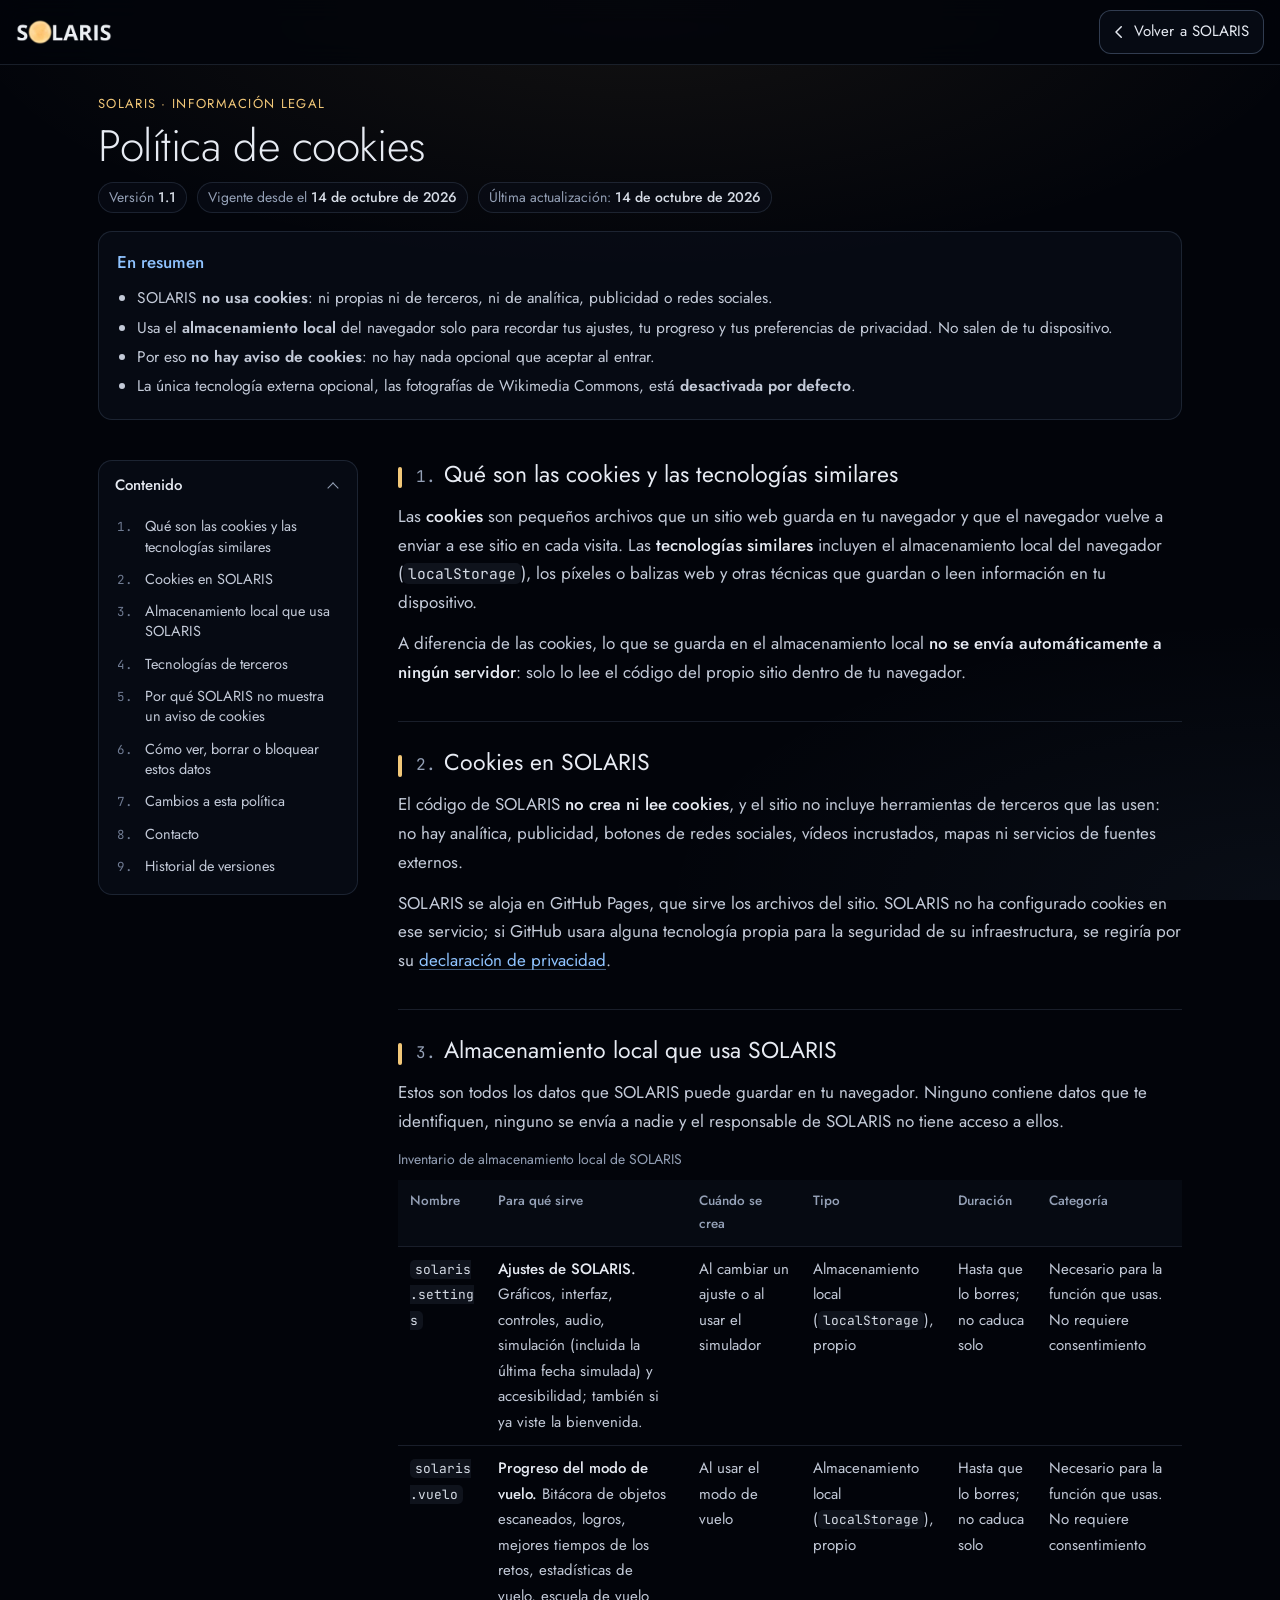
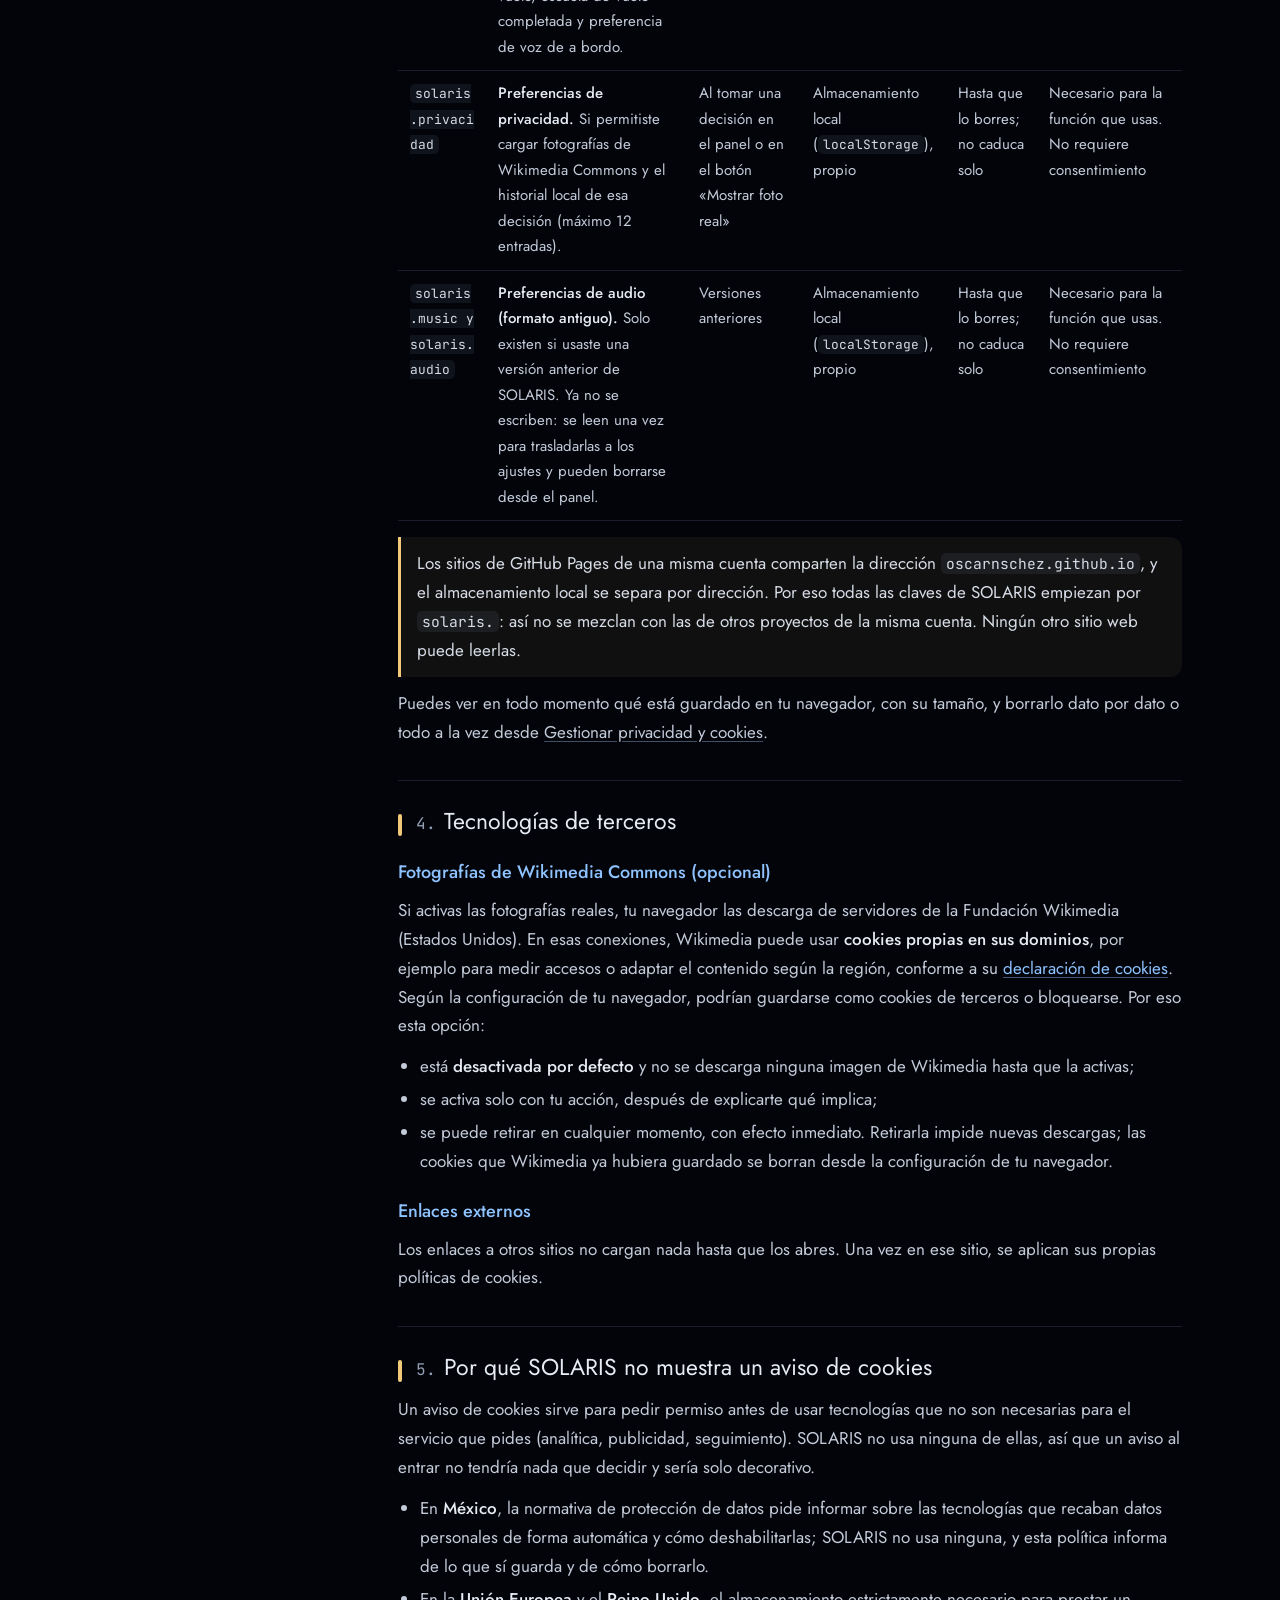
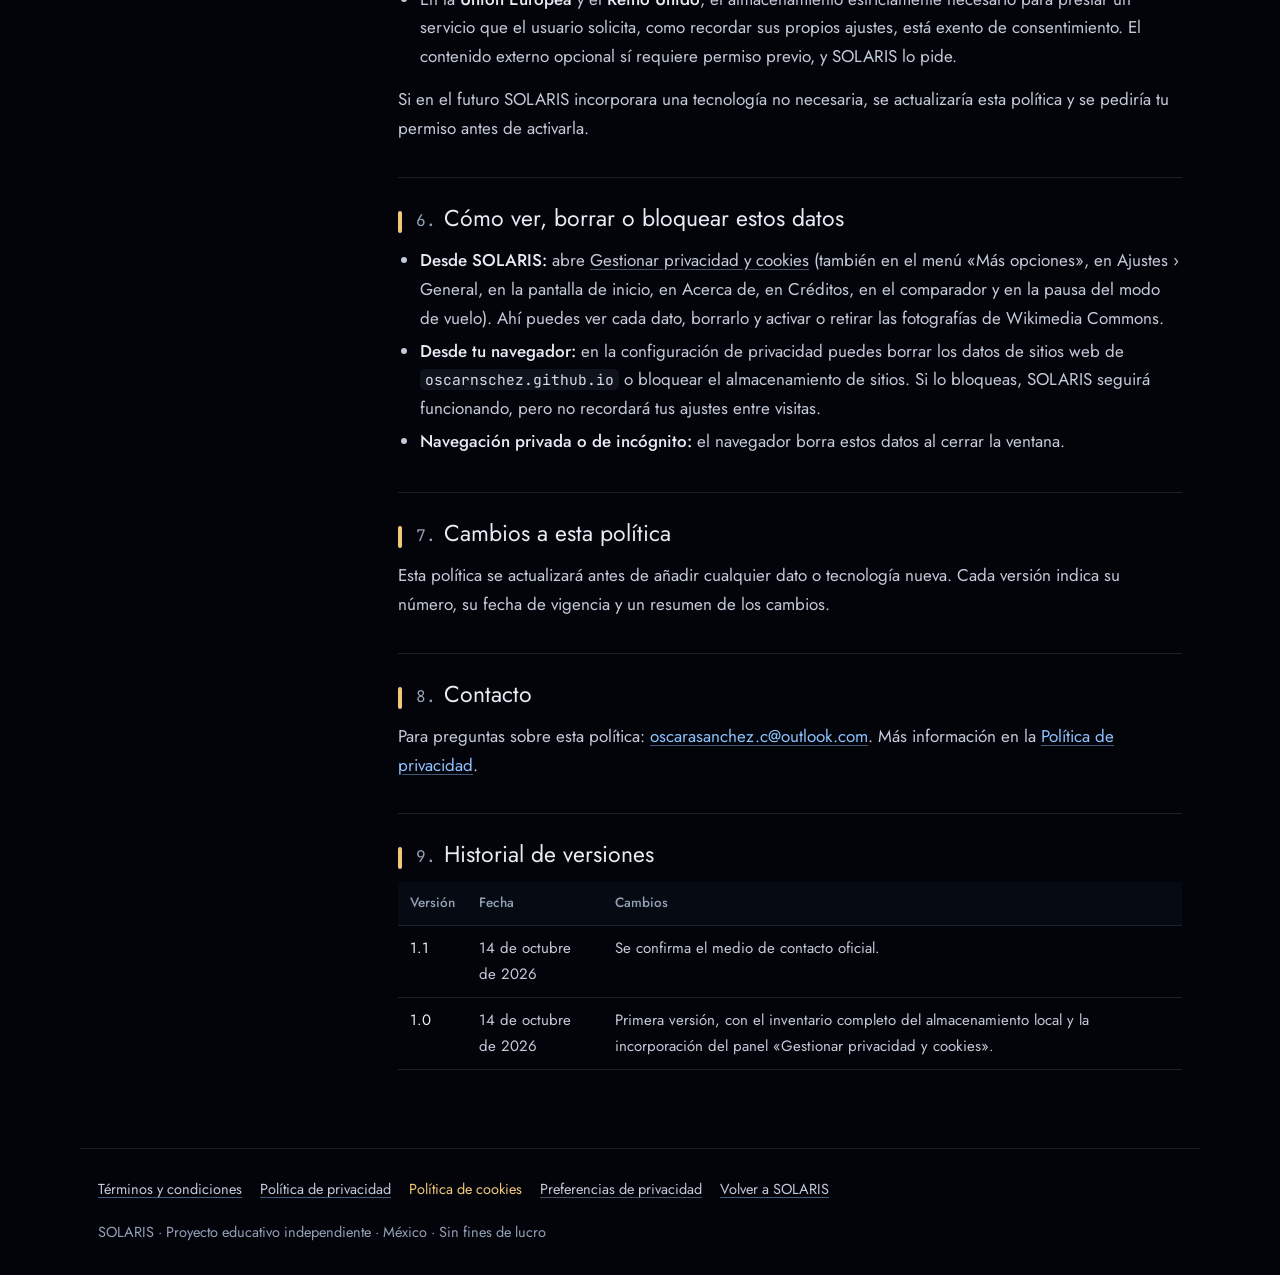
==== politica-de-cookies/index.html @ 259f98b2 "Documentos legales 1.1: datos del responsable, contacto, jurisdicción y conservación - Responsable y" ====
<!doctype html>
<html lang="es">
<head>
<meta charset="utf-8">
<meta name="viewport" content="width=device-width, initial-scale=1, viewport-fit=cover">
<title>Política de cookies · SOLARIS</title>
<meta name="description" content="SOLARIS no usa cookies. Inventario del almacenamiento local que usa para recordar tus ajustes y cómo verlo o borrarlo.">
<meta name="color-scheme" content="dark">
<link rel="icon" href="../favicon.ico" sizes="any">
<link rel="icon" type="image/png" sizes="32x32" href="../assets/images/favicon-32.png">
<link rel="apple-touch-icon" sizes="180x180" href="../assets/images/apple-touch-icon.png">
<link rel="preload" href="../assets/fonts/jost-latin-400-normal.woff2" as="font" type="font/woff2" crossorigin>
<link rel="stylesheet" href="../css/fonts.css?v=450f18c3e4">
<link rel="stylesheet" href="../css/legal.css?v=e6ff078f22">
<link rel="stylesheet" href="../css/privacidad.css?v=7545cd942b">
<script src="../js/privacidad.js?v=8b0f31b6d0" defer></script>
</head>
<body>
<a class="skip" href="#contenido">Saltar al contenido</a>
<header class="lg-top">
<a class="lg-brand" href="../" aria-label="SOLARIS, volver al simulador"><img src="../assets/images/logo-solaris-pequeno.png" alt="SOLARIS" width="111" height="30"></a>
<a class="lg-back" href="../" aria-label="Volver a SOLARIS"><svg viewBox="0 0 24 24" width="18" height="18" aria-hidden="true"><path d="M15 5l-7 7 7 7" fill="none" stroke="currentColor" stroke-width="2" stroke-linecap="round" stroke-linejoin="round"/></svg>Volver<span class="lg-long">a SOLARIS</span></a>
</header>
<div class="lg-wrap">
<div class="lg-hero">
<p class="lg-kicker">SOLARIS · Información legal</p>
<h1>Política de cookies</h1>
<ul class="lg-meta" aria-label="Datos del documento">
<li>Versión <b>1.1</b></li>
<li>Vigente desde el <b><time datetime="2026-10-14">14 de octubre de 2026</time></b></li>
<li>Última actualización: <b><time datetime="2026-10-14">14 de octubre de 2026</time></b></li>
</ul>

<div class="lg-summary"><h2>En resumen</h2><ul>
<li>SOLARIS <b>no usa cookies</b>: ni propias ni de terceros, ni de analítica, publicidad o redes sociales.</li>
<li>Usa el <b>almacenamiento local</b> del navegador solo para recordar tus ajustes, tu progreso y tus preferencias de privacidad. No salen de tu dispositivo.</li>
<li>Por eso <b>no hay aviso de cookies</b>: no hay nada opcional que aceptar al entrar.</li>
<li>La única tecnología externa opcional, las fotografías de Wikimedia Commons, está <b>desactivada por defecto</b>.</li>
</ul></div>
</div>
<details class="lg-toc" id="toc" open>
<summary>Contenido</summary>
<nav aria-label="Índice del documento"><ol>
<li><a href="#que-son">Qué son las cookies y las tecnologías similares</a></li>
<li><a href="#cookies">Cookies en SOLARIS</a></li>
<li><a href="#almacenamiento">Almacenamiento local que usa SOLARIS</a></li>
<li><a href="#terceros">Tecnologías de terceros</a></li>
<li><a href="#aviso">Por qué SOLARIS no muestra un aviso de cookies</a></li>
<li><a href="#gestion">Cómo ver, borrar o bloquear estos datos</a></li>
<li><a href="#cambios">Cambios a esta política</a></li>
<li><a href="#contacto">Contacto</a></li>
<li><a href="#historial">Historial de versiones</a></li>
</ol></nav>
</details>
<script>(function () { var d = document.getElementById('toc'); if (d && window.matchMedia && matchMedia('(max-width: 900px)').matches) d.removeAttribute('open'); })();</script>
<main class="lg-doc" id="contenido" tabindex="-1">
<section id="que-son" aria-labelledby="que-son-h">
<h2 id="que-son-h"><span class="n">1.</span>Qué son las cookies y las tecnologías similares</h2>
<p>Las <b>cookies</b> son pequeños archivos que un sitio web guarda en tu navegador y que el navegador vuelve a enviar a ese sitio en cada visita. Las <b>tecnologías similares</b> incluyen el almacenamiento local del navegador (<code>localStorage</code>), los píxeles o balizas web y otras técnicas que guardan o leen información en tu dispositivo.</p>
<p>A diferencia de las cookies, lo que se guarda en el almacenamiento local <b>no se envía automáticamente a ningún servidor</b>: solo lo lee el código del propio sitio dentro de tu navegador.</p>
</section>
<section id="cookies" aria-labelledby="cookies-h">
<h2 id="cookies-h"><span class="n">2.</span>Cookies en SOLARIS</h2>
<p>El código de SOLARIS <b>no crea ni lee cookies</b>, y el sitio no incluye herramientas de terceros que las usen: no hay analítica, publicidad, botones de redes sociales, vídeos incrustados, mapas ni servicios de fuentes externos.</p>
<p>SOLARIS se aloja en GitHub Pages, que sirve los archivos del sitio. SOLARIS no ha configurado cookies en ese servicio; si GitHub usara alguna tecnología propia para la seguridad de su infraestructura, se regiría por su <a href="https://docs.github.com/es/site-policy/privacy-policies/github-general-privacy-statement" target="_blank" rel="noopener">declaración de privacidad</a>.</p>
</section>
<section id="almacenamiento" aria-labelledby="almacenamiento-h">
<h2 id="almacenamiento-h"><span class="n">3.</span>Almacenamiento local que usa SOLARIS</h2>
<p>Estos son todos los datos que SOLARIS puede guardar en tu navegador. Ninguno contiene datos que te identifiquen, ninguno se envía a nadie y el responsable de SOLARIS no tiene acceso a ellos.</p>
<table class="lg-table">
<caption>Inventario de almacenamiento local de SOLARIS</caption>
<thead><tr><th scope="col">Nombre</th><th scope="col">Para qué sirve</th><th scope="col">Cuándo se crea</th><th scope="col">Tipo</th><th scope="col">Duración</th><th scope="col">Categoría</th></tr></thead>
<tbody>
<tr><td data-label="Nombre"><code>solaris.settings</code></td><td data-label="Para qué sirve"><b>Ajustes de SOLARIS.</b> Gráficos, interfaz, controles, audio, simulación (incluida la última fecha simulada) y accesibilidad; también si ya viste la bienvenida.</td><td data-label="Cuándo se crea">Al cambiar un ajuste o al usar el simulador</td><td data-label="Tipo">Almacenamiento local (<code>localStorage</code>), propio</td><td data-label="Duración">Hasta que lo borres; no caduca solo</td><td data-label="Categoría">Necesario para la función que usas. No requiere consentimiento</td></tr>
<tr><td data-label="Nombre"><code>solaris.vuelo</code></td><td data-label="Para qué sirve"><b>Progreso del modo de vuelo.</b> Bitácora de objetos escaneados, logros, mejores tiempos de los retos, estadísticas de vuelo, escuela de vuelo completada y preferencia de voz de a bordo.</td><td data-label="Cuándo se crea">Al usar el modo de vuelo</td><td data-label="Tipo">Almacenamiento local (<code>localStorage</code>), propio</td><td data-label="Duración">Hasta que lo borres; no caduca solo</td><td data-label="Categoría">Necesario para la función que usas. No requiere consentimiento</td></tr>
<tr><td data-label="Nombre"><code>solaris.privacidad</code></td><td data-label="Para qué sirve"><b>Preferencias de privacidad.</b> Si permitiste cargar fotografías de Wikimedia Commons y el historial local de esa decisión (máximo 12 entradas).</td><td data-label="Cuándo se crea">Al tomar una decisión en el panel o en el botón «Mostrar foto real»</td><td data-label="Tipo">Almacenamiento local (<code>localStorage</code>), propio</td><td data-label="Duración">Hasta que lo borres; no caduca solo</td><td data-label="Categoría">Necesario para la función que usas. No requiere consentimiento</td></tr>
<tr><td data-label="Nombre"><code>solaris.music y solaris.audio</code></td><td data-label="Para qué sirve"><b>Preferencias de audio (formato antiguo).</b> Solo existen si usaste una versión anterior de SOLARIS. Ya no se escriben: se leen una vez para trasladarlas a los ajustes y pueden borrarse desde el panel.</td><td data-label="Cuándo se crea">Versiones anteriores</td><td data-label="Tipo">Almacenamiento local (<code>localStorage</code>), propio</td><td data-label="Duración">Hasta que lo borres; no caduca solo</td><td data-label="Categoría">Necesario para la función que usas. No requiere consentimiento</td></tr>
</tbody>
</table>
<p class="lg-note">Los sitios de GitHub Pages de una misma cuenta comparten la dirección <code>oscarnschez.github.io</code>, y el almacenamiento local se separa por dirección. Por eso todas las claves de SOLARIS empiezan por <code>solaris.</code>: así no se mezclan con las de otros proyectos de la misma cuenta. Ningún otro sitio web puede leerlas.</p>
<p>Puedes ver en todo momento qué está guardado en tu navegador, con su tamaño, y borrarlo dato por dato o todo a la vez desde <button type="button" class="lg-link" data-privacy-open>Gestionar privacidad y cookies</button>.</p>
</section>
<section id="terceros" aria-labelledby="terceros-h">
<h2 id="terceros-h"><span class="n">4.</span>Tecnologías de terceros</h2>
<h3>Fotografías de Wikimedia Commons (opcional)</h3>
<p>Si activas las fotografías reales, tu navegador las descarga de servidores de la Fundación Wikimedia (Estados Unidos). En esas conexiones, Wikimedia puede usar <b>cookies propias en sus dominios</b>, por ejemplo para medir accesos o adaptar el contenido según la región, conforme a su <a href="https://foundation.wikimedia.org/wiki/Policy:Cookie_statement" target="_blank" rel="noopener">declaración de cookies</a>. Según la configuración de tu navegador, podrían guardarse como cookies de terceros o bloquearse. Por eso esta opción:</p>
<ul>
<li>está <b>desactivada por defecto</b> y no se descarga ninguna imagen de Wikimedia hasta que la activas;</li>
<li>se activa solo con tu acción, después de explicarte qué implica;</li>
<li>se puede retirar en cualquier momento, con efecto inmediato. Retirarla impide nuevas descargas; las cookies que Wikimedia ya hubiera guardado se borran desde la configuración de tu navegador.</li>
</ul>
<h3>Enlaces externos</h3>
<p>Los enlaces a otros sitios no cargan nada hasta que los abres. Una vez en ese sitio, se aplican sus propias políticas de cookies.</p>
</section>
<section id="aviso" aria-labelledby="aviso-h">
<h2 id="aviso-h"><span class="n">5.</span>Por qué SOLARIS no muestra un aviso de cookies</h2>
<p>Un aviso de cookies sirve para pedir permiso antes de usar tecnologías que no son necesarias para el servicio que pides (analítica, publicidad, seguimiento). SOLARIS no usa ninguna de ellas, así que un aviso al entrar no tendría nada que decidir y sería solo decorativo.</p>
<ul>
<li>En <b>México</b>, la normativa de protección de datos pide informar sobre las tecnologías que recaban datos personales de forma automática y cómo deshabilitarlas; SOLARIS no usa ninguna, y esta política informa de lo que sí guarda y de cómo borrarlo.</li>
<li>En la <b>Unión Europea</b> y el <b>Reino Unido</b>, el almacenamiento estrictamente necesario para prestar un servicio que el usuario solicita, como recordar sus propios ajustes, está exento de consentimiento. El contenido externo opcional sí requiere permiso previo, y SOLARIS lo pide.</li>
</ul>
<p>Si en el futuro SOLARIS incorporara una tecnología no necesaria, se actualizaría esta política y se pediría tu permiso antes de activarla.</p>
</section>
<section id="gestion" aria-labelledby="gestion-h">
<h2 id="gestion-h"><span class="n">6.</span>Cómo ver, borrar o bloquear estos datos</h2>
<ul>
<li><b>Desde SOLARIS:</b> abre <button type="button" class="lg-link" data-privacy-open>Gestionar privacidad y cookies</button> (también en el menú «Más opciones», en Ajustes › General, en la pantalla de inicio, en Acerca de, en Créditos, en el comparador y en la pausa del modo de vuelo). Ahí puedes ver cada dato, borrarlo y activar o retirar las fotografías de Wikimedia Commons.</li>
<li><b>Desde tu navegador:</b> en la configuración de privacidad puedes borrar los datos de sitios web de <code>oscarnschez.github.io</code> o bloquear el almacenamiento de sitios. Si lo bloqueas, SOLARIS seguirá funcionando, pero no recordará tus ajustes entre visitas.</li>
<li><b>Navegación privada o de incógnito:</b> el navegador borra estos datos al cerrar la ventana.</li>
</ul>
</section>
<section id="cambios" aria-labelledby="cambios-h">
<h2 id="cambios-h"><span class="n">7.</span>Cambios a esta política</h2>
<p>Esta política se actualizará antes de añadir cualquier dato o tecnología nueva. Cada versión indica su número, su fecha de vigencia y un resumen de los cambios.</p>
</section>
<section id="contacto" aria-labelledby="contacto-h">
<h2 id="contacto-h"><span class="n">8.</span>Contacto</h2>
<p>Para preguntas sobre esta política: <a href="mailto:oscarasanchez.c@outlook.com">oscarasanchez.c@outlook.com</a>. Más información en la <a href="../politica-de-privacidad/">Política de privacidad</a>.</p>
</section>
<section id="historial" aria-labelledby="historial-h">
<h2 id="historial-h"><span class="n">9.</span>Historial de versiones</h2>
<table class="lg-table">
<thead><tr><th scope="col">Versión</th><th scope="col">Fecha</th><th scope="col">Cambios</th></tr></thead>
<tbody>
<tr><td data-label="Versión">1.1</td><td data-label="Fecha">14 de octubre de 2026</td><td data-label="Cambios">Se confirma el medio de contacto oficial.</td></tr>
<tr><td data-label="Versión">1.0</td><td data-label="Fecha">14 de octubre de 2026</td><td data-label="Cambios">Primera versión, con el inventario completo del almacenamiento local y la incorporación del panel «Gestionar privacidad y cookies».</td></tr>
</tbody>
</table>
</section>
</main>
</div>
<footer class="lg-foot">
<nav aria-label="Documentos legales"><a href="../terminos-y-condiciones/">Términos y condiciones</a><a href="../politica-de-privacidad/">Política de privacidad</a><a href="../politica-de-cookies/" aria-current="page">Política de cookies</a><button type="button" class="lg-link" data-privacy-open>Preferencias de privacidad</button><a href="../">Volver a SOLARIS</a></nav>
<p>SOLARIS · Proyecto educativo independiente · México · Sin fines de lucro</p>
</footer>
</body>
</html>
---- css/fonts.css ----
/* Tipografías alojadas en el propio sitio (SIL Open Font License 1.1): sin conexiones a servicios de fuentes de terceros */
@font-face { font-family: "Jost"; font-style: normal; font-weight: 300; font-display: swap; src: url("../assets/fonts/jost-latin-ext-300-normal.woff2") format("woff2"); unicode-range: U+0100-02BA,U+02BD-02C5,U+02C7-02CC,U+02CE-02D7,U+02DD-02FF,U+0304,U+0308,U+0329,U+1D00-1DBF,U+1E00-1E9F,U+1EF2-1EFF,U+2020,U+20A0-20AB,U+20AD-20C0,U+2113,U+2C60-2C7F,U+A720-A7FF; }
@font-face { font-family: "Jost"; font-style: normal; font-weight: 300; font-display: swap; src: url("../assets/fonts/jost-latin-300-normal.woff2") format("woff2"); unicode-range: U+0000-00FF,U+0131,U+0152-0153,U+02BB-02BC,U+02C6,U+02DA,U+02DC,U+0304,U+0308,U+0329,U+2000-206F,U+20AC,U+2122,U+2191,U+2193,U+2212,U+2215,U+FEFF,U+FFFD; }
@font-face { font-family: "Jost"; font-style: normal; font-weight: 400; font-display: swap; src: url("../assets/fonts/jost-latin-ext-400-normal.woff2") format("woff2"); unicode-range: U+0100-02BA,U+02BD-02C5,U+02C7-02CC,U+02CE-02D7,U+02DD-02FF,U+0304,U+0308,U+0329,U+1D00-1DBF,U+1E00-1E9F,U+1EF2-1EFF,U+2020,U+20A0-20AB,U+20AD-20C0,U+2113,U+2C60-2C7F,U+A720-A7FF; }
@font-face { font-family: "Jost"; font-style: normal; font-weight: 400; font-display: swap; src: url("../assets/fonts/jost-latin-400-normal.woff2") format("woff2"); unicode-range: U+0000-00FF,U+0131,U+0152-0153,U+02BB-02BC,U+02C6,U+02DA,U+02DC,U+0304,U+0308,U+0329,U+2000-206F,U+20AC,U+2122,U+2191,U+2193,U+2212,U+2215,U+FEFF,U+FFFD; }
@font-face { font-family: "Jost"; font-style: normal; font-weight: 500; font-display: swap; src: url("../assets/fonts/jost-latin-ext-500-normal.woff2") format("woff2"); unicode-range: U+0100-02BA,U+02BD-02C5,U+02C7-02CC,U+02CE-02D7,U+02DD-02FF,U+0304,U+0308,U+0329,U+1D00-1DBF,U+1E00-1E9F,U+1EF2-1EFF,U+2020,U+20A0-20AB,U+20AD-20C0,U+2113,U+2C60-2C7F,U+A720-A7FF; }
@font-face { font-family: "Jost"; font-style: normal; font-weight: 500; font-display: swap; src: url("../assets/fonts/jost-latin-500-normal.woff2") format("woff2"); unicode-range: U+0000-00FF,U+0131,U+0152-0153,U+02BB-02BC,U+02C6,U+02DA,U+02DC,U+0304,U+0308,U+0329,U+2000-206F,U+20AC,U+2122,U+2191,U+2193,U+2212,U+2215,U+FEFF,U+FFFD; }
@font-face { font-family: "Jost"; font-style: normal; font-weight: 600; font-display: swap; src: url("../assets/fonts/jost-latin-ext-600-normal.woff2") format("woff2"); unicode-range: U+0100-02BA,U+02BD-02C5,U+02C7-02CC,U+02CE-02D7,U+02DD-02FF,U+0304,U+0308,U+0329,U+1D00-1DBF,U+1E00-1E9F,U+1EF2-1EFF,U+2020,U+20A0-20AB,U+20AD-20C0,U+2113,U+2C60-2C7F,U+A720-A7FF; }
@font-face { font-family: "Jost"; font-style: normal; font-weight: 600; font-display: swap; src: url("../assets/fonts/jost-latin-600-normal.woff2") format("woff2"); unicode-range: U+0000-00FF,U+0131,U+0152-0153,U+02BB-02BC,U+02C6,U+02DA,U+02DC,U+0304,U+0308,U+0329,U+2000-206F,U+20AC,U+2122,U+2191,U+2193,U+2212,U+2215,U+FEFF,U+FFFD; }
@font-face { font-family: "JetBrains Mono"; font-style: normal; font-weight: 400; font-display: swap; src: url("../assets/fonts/jetbrains-mono-latin-ext-400-normal.woff2") format("woff2"); unicode-range: U+0100-02BA,U+02BD-02C5,U+02C7-02CC,U+02CE-02D7,U+02DD-02FF,U+0304,U+0308,U+0329,U+1D00-1DBF,U+1E00-1E9F,U+1EF2-1EFF,U+2020,U+20A0-20AB,U+20AD-20C0,U+2113,U+2C60-2C7F,U+A720-A7FF; }
@font-face { font-family: "JetBrains Mono"; font-style: normal; font-weight: 400; font-display: swap; src: url("../assets/fonts/jetbrains-mono-latin-400-normal.woff2") format("woff2"); unicode-range: U+0000-00FF,U+0131,U+0152-0153,U+02BB-02BC,U+02C6,U+02DA,U+02DC,U+0304,U+0308,U+0329,U+2000-206F,U+20AC,U+2122,U+2191,U+2193,U+2212,U+2215,U+FEFF,U+FFFD; }
@font-face { font-family: "JetBrains Mono"; font-style: normal; font-weight: 500; font-display: swap; src: url("../assets/fonts/jetbrains-mono-latin-ext-500-normal.woff2") format("woff2"); unicode-range: U+0100-02BA,U+02BD-02C5,U+02C7-02CC,U+02CE-02D7,U+02DD-02FF,U+0304,U+0308,U+0329,U+1D00-1DBF,U+1E00-1E9F,U+1EF2-1EFF,U+2020,U+20A0-20AB,U+20AD-20C0,U+2113,U+2C60-2C7F,U+A720-A7FF; }
@font-face { font-family: "JetBrains Mono"; font-style: normal; font-weight: 500; font-display: swap; src: url("../assets/fonts/jetbrains-mono-latin-500-normal.woff2") format("woff2"); unicode-range: U+0000-00FF,U+0131,U+0152-0153,U+02BB-02BC,U+02C6,U+02DA,U+02DC,U+0304,U+0308,U+0329,U+2000-206F,U+20AC,U+2122,U+2191,U+2193,U+2212,U+2215,U+FEFF,U+FFFD; }
@font-face { font-family: "JetBrains Mono"; font-style: normal; font-weight: 600; font-display: swap; src: url("../assets/fonts/jetbrains-mono-latin-ext-600-normal.woff2") format("woff2"); unicode-range: U+0100-02BA,U+02BD-02C5,U+02C7-02CC,U+02CE-02D7,U+02DD-02FF,U+0304,U+0308,U+0329,U+1D00-1DBF,U+1E00-1E9F,U+1EF2-1EFF,U+2020,U+20A0-20AB,U+20AD-20C0,U+2113,U+2C60-2C7F,U+A720-A7FF; }
@font-face { font-family: "JetBrains Mono"; font-style: normal; font-weight: 600; font-display: swap; src: url("../assets/fonts/jetbrains-mono-latin-600-normal.woff2") format("woff2"); unicode-range: U+0000-00FF,U+0131,U+0152-0153,U+02BB-02BC,U+02C6,U+02DA,U+02DC,U+0304,U+0308,U+0329,U+2000-206F,U+20AC,U+2122,U+2191,U+2193,U+2212,U+2215,U+FEFF,U+FFFD; }
---- css/legal.css ----
/* SOLARIS · Páginas legales (Términos y condiciones, Política de privacidad, Política de cookies) */
:root {
  --space: #02040a; --line: rgba(160, 190, 235, .14); --line-2: rgba(160, 190, 235, .28);
  --text: #e7ebf3; --text-2: #d6dce6; --text-3: #c3cad8; --muted: #94a0b6; --dim: #6f7b92;
  --sun: #f2c879; --sun-dim: rgba(242, 200, 121, .14); --ice: #8fc3ff; --warn: #ffcf8a;
  --font: "Jost", "Futura", "Century Gothic", "Avenir Next", system-ui, sans-serif;
  --mono: "JetBrains Mono", ui-monospace, "SF Mono", Menlo, Consolas, monospace;
  color-scheme: dark;
}
*, *::before, *::after { box-sizing: border-box; }
html { scroll-behavior: smooth; scroll-padding-top: 84px; -webkit-text-size-adjust: 100%; text-size-adjust: 100%; }
body { margin: 0; min-height: 100vh; background: var(--space); color: var(--text); font-family: var(--font); font-size: 17px; line-height: 1.7; -webkit-font-smoothing: antialiased; overflow-x: hidden; overflow-wrap: break-word;
  background-image: radial-gradient(90% 50% at 50% 0%, rgba(242, 200, 121, .07), transparent 60%), radial-gradient(70% 45% at 100% 100%, rgba(143, 195, 255, .05), transparent 70%); background-attachment: fixed; }
a { color: var(--ice); text-underline-offset: 3px; text-decoration-color: rgba(143, 195, 255, .45); }
a:hover { color: var(--sun); text-decoration-color: currentColor; }
:focus-visible { outline: 2px solid var(--ice); outline-offset: 3px; border-radius: 4px; }
button { font: inherit; color: inherit; cursor: pointer; }
code { font-family: var(--mono); font-size: .86em; color: var(--text-2); background: rgba(160, 190, 235, .08); padding: 1px 5px; border-radius: 5px; overflow-wrap: anywhere; }
.skip { position: absolute; left: 12px; top: -60px; z-index: 50; padding: 10px 14px; border-radius: 10px; background: var(--sun); color: #10131a; font-weight: 500; text-decoration: none; }
.skip:focus { top: 12px; }
/* cabecera */
.lg-top { position: sticky; top: 0; z-index: 20; display: flex; align-items: center; justify-content: space-between; gap: 12px; padding: max(10px, env(safe-area-inset-top, 0px)) max(16px, env(safe-area-inset-right, 0px)) 10px max(16px, env(safe-area-inset-left, 0px));
  background: rgba(2, 4, 10, .82); border-bottom: 1px solid var(--line); backdrop-filter: blur(12px); -webkit-backdrop-filter: blur(12px); }
.lg-brand { display: inline-flex; align-items: center; }
.lg-brand img { height: 26px; width: auto; display: block; }
.lg-back { display: inline-flex; align-items: center; gap: 6px; min-height: 44px; padding: 0 14px 0 10px; border-radius: 12px; border: 1px solid var(--line-2); color: var(--text); text-decoration: none; font-size: 15px; background: rgba(10, 15, 27, .6); }
.lg-back:hover { color: var(--sun); border-color: rgba(242, 200, 121, .5); }
.lg-back svg { flex: none; }
/* estructura */
.lg-wrap { max-width: 1120px; margin: 0 auto; padding: 28px max(18px, env(safe-area-inset-right, 0px)) 40px max(18px, env(safe-area-inset-left, 0px)); display: grid; grid-template-columns: 260px minmax(0, 1fr); gap: 40px; align-items: start; }
.lg-hero { grid-column: 1 / -1; }
.lg-kicker { margin: 0; font-size: 13px; letter-spacing: .1em; text-transform: uppercase; color: var(--sun); }
.lg-hero h1 { margin: 6px 0 10px; font-size: clamp(30px, 4.6vw, 44px); font-weight: 300; line-height: 1.15; letter-spacing: -.01em; }
.lg-meta { display: flex; flex-wrap: wrap; gap: 6px 10px; margin: 0; padding: 0; list-style: none; font-size: 14px; color: var(--muted); }
.lg-meta li { padding: 3px 10px; border-radius: 999px; border: 1px solid var(--line); background: rgba(10, 15, 27, .5); }
.lg-meta b { color: var(--text-2); font-weight: 500; }
.lg-draft { margin: 18px 0 0; padding: 14px 16px; border-radius: 14px; border: 1px solid rgba(255, 207, 138, .4); background: rgba(255, 207, 138, .07); color: var(--text-2); font-size: 15px; line-height: 1.6; }
.lg-draft strong { color: var(--warn); font-weight: 500; }
.lg-summary { margin: 18px 0 0; padding: 16px 18px; border-radius: 14px; border: 1px solid var(--line); background: rgba(10, 15, 27, .62); }
.lg-summary h2 { margin: 0 0 8px; font-size: 17px; font-weight: 500; color: var(--ice); }
.lg-summary ul { margin: 0; padding-left: 20px; color: var(--text-3); font-size: 15.5px; }
.lg-summary li { margin: 3px 0; }
/* índice */
.lg-toc { position: sticky; top: 84px; max-height: calc(100vh - 100px); overflow-y: auto; border-radius: 14px; border: 1px solid var(--line); background: rgba(10, 15, 27, .62); }
.lg-toc summary { list-style: none; cursor: pointer; padding: 12px 16px; font-size: 15px; font-weight: 500; color: var(--text); display: flex; align-items: center; justify-content: space-between; min-height: 44px; }
.lg-toc summary::-webkit-details-marker { display: none; }
.lg-toc summary::after { content: ''; width: 8px; height: 8px; border-right: 1.5px solid var(--muted); border-bottom: 1.5px solid var(--muted); transform: rotate(45deg); margin: -4px 4px 0 10px; transition: transform .2s; }
.lg-toc[open] summary::after { transform: rotate(-135deg); margin-top: 4px; }
.lg-toc ol { margin: 0; padding: 0 10px 12px 10px; list-style: none; counter-reset: toc; }
.lg-toc li { counter-increment: toc; }
.lg-toc a { display: flex; gap: 8px; padding: 6px 8px; border-radius: 8px; color: var(--text-3); text-decoration: none; font-size: 14.5px; line-height: 1.4; }
.lg-toc a::before { content: counter(toc) '.'; flex: none; min-width: 1.6em; color: var(--dim); font-family: var(--mono); font-size: 12.5px; padding-top: 2px; }
.lg-toc a:hover, .lg-toc a[aria-current="true"] { color: var(--sun); background: var(--sun-dim); }
/* documento */
.lg-doc { min-width: 0; }
.lg-doc > section { padding: 26px 0 22px; border-bottom: 1px solid var(--line); }
.lg-doc > section:first-child { padding-top: 0; }
.lg-doc > section:last-child { border-bottom: 0; }
.lg-doc { counter-reset: sec; }
.lg-doc > section > h2 { counter-increment: sec; position: relative; margin: 0 0 12px; padding-left: 18px; font-size: 23px; font-weight: 400; line-height: 1.3; }
.lg-doc > section > h2::before { content: ''; position: absolute; left: 0; top: .3em; width: 4px; height: .95em; border-radius: 2px; background: var(--sun); }
.lg-doc > section > h2 .n { color: var(--muted); font-family: var(--mono); font-size: .7em; margin-right: 8px; }
.lg-doc h3 { margin: 20px 0 8px; font-size: 18px; font-weight: 500; color: var(--ice); }
.lg-doc p, .lg-doc li { color: var(--text-3); }
.lg-doc p { margin: 0 0 12px; }
.lg-doc ul, .lg-doc ol { margin: 0 0 14px; padding-left: 22px; }
.lg-doc li { margin: 4px 0; }
.lg-doc b, .lg-doc strong { color: var(--text); font-weight: 500; }
.lg-note { padding: 12px 16px; border-left: 3px solid var(--sun); background: rgba(242, 200, 121, .06); border-radius: 0 12px 12px 0; color: var(--text-2) !important; }
.lg-pending { display: inline-block; padding: 0 8px; border-radius: 6px; font-size: .86em; color: #10131a; background: var(--warn); font-weight: 500; }
.lg-btn { display: inline-flex; align-items: center; gap: 8px; min-height: 44px; padding: 8px 16px; border-radius: 12px; border: 1px solid rgba(242, 200, 121, .5); background: var(--sun-dim); color: var(--sun); font-size: 15.5px; }
.lg-btn:hover { background: rgba(242, 200, 121, .24); }
dl.lg-facts { display: grid; grid-template-columns: minmax(150px, 32%) minmax(0, 1fr); gap: 0; margin: 0 0 14px; border: 1px solid var(--line); border-radius: 12px; overflow: hidden; }
dl.lg-facts dt, dl.lg-facts dd { margin: 0; padding: 10px 14px; border-bottom: 1px solid var(--line); font-size: 15.5px; }
dl.lg-facts dt { color: var(--muted); background: rgba(10, 15, 27, .5); }
dl.lg-facts dd { color: var(--text-2); }
dl.lg-facts dt:nth-last-of-type(1), dl.lg-facts dd:last-of-type { border-bottom: 0; }
/* tablas: en pantallas pequeñas cada fila se convierte en una tarjeta (sin desplazamiento horizontal) */
.lg-table { width: 100%; border-collapse: collapse; margin: 6px 0 16px; font-size: 15px; }
.lg-table caption { text-align: left; padding: 0 0 8px; color: var(--muted); font-size: 14px; }
.lg-table th, .lg-table td { text-align: left; vertical-align: top; padding: 10px 12px; border-bottom: 1px solid var(--line); }
.lg-table thead th { color: var(--muted); font-weight: 500; font-size: 13.5px; background: rgba(10, 15, 27, .55); }
.lg-table td { color: var(--text-3); }
.lg-table td:first-child { color: var(--text); }
/* pie */
.lg-foot { max-width: 1120px; margin: 0 auto; padding: 22px max(18px, env(safe-area-inset-right, 0px)) max(30px, env(safe-area-inset-bottom, 0px)) max(18px, env(safe-area-inset-left, 0px)); border-top: 1px solid var(--line); display: grid; gap: 12px; font-size: 14.5px; color: var(--muted); }
.lg-foot nav { display: flex; flex-wrap: wrap; gap: 4px 18px; }
.lg-foot nav a, .lg-foot .lg-link { color: var(--text-3); padding: 6px 0; }
.lg-foot a[aria-current="page"] { color: var(--sun); text-decoration: none; }
.lg-link { background: none; border: 0; padding: 0; text-decoration: underline; text-decoration-color: rgba(160, 190, 235, .4); text-underline-offset: 3px; }
.lg-link:hover { color: var(--sun); }
.lg-foot p { margin: 0; }
.lg-top-btn { justify-self: start; }
@media (max-width: 900px) {
  .lg-wrap { grid-template-columns: minmax(0, 1fr); gap: 22px; padding-top: 20px; }
  .lg-toc { position: static; max-height: none; }
  html { scroll-padding-top: 74px; }
}
@media (max-width: 640px) {
  body { font-size: 16px; }
  .lg-brand img { height: 22px; }
  .lg-back span.lg-long { display: none; }
  .lg-doc > section > h2 { font-size: 21px; }
  dl.lg-facts { grid-template-columns: minmax(0, 1fr); }
  dl.lg-facts dt { border-bottom: 0; padding-bottom: 2px; }
  dl.lg-facts dd { padding-top: 2px; }
  .lg-table thead { display: none; }   /* cada celda muestra su encabezado con data-label */
  .lg-table, .lg-table tbody, .lg-table tr, .lg-table td { display: block; width: 100%; }
  .lg-table tr { margin: 0 0 12px; border: 1px solid var(--line); border-radius: 12px; overflow: hidden; background: rgba(10, 15, 27, .5); }
  .lg-table td { border-bottom: 1px solid var(--line); padding: 8px 12px; }
  .lg-table td:last-child { border-bottom: 0; }
  .lg-table td::before { content: attr(data-label); display: block; font-size: 12.5px; color: var(--muted); }
}
@media (prefers-reduced-motion: reduce) { html { scroll-behavior: auto; } * { transition: none !important; } }
@media print {
  body { background: #fff; color: #000; font-size: 11pt; }
  .lg-top, .lg-toc, .lg-foot nav, .skip, .lg-btn { display: none !important; }
  .lg-wrap { display: block; }
  .lg-doc p, .lg-doc li, .lg-doc b, .lg-hero h1, .lg-doc h2, .lg-doc h3, dl.lg-facts dd, .lg-table td { color: #000 !important; }
  a { color: #000; }
}
---- css/privacidad.css ----
/* SOLARIS · Panel «Gestionar privacidad y cookies» (simulador y páginas legales) */
.pv-wrap {
  --pv-text: #e7ebf3; --pv-2: #c3cad8; --pv-muted: #94a0b6; --pv-line: rgba(160, 190, 235, .14); --pv-line-2: rgba(160, 190, 235, .28);
  --pv-sun: #f2c879; --pv-ice: #8fc3ff; --pv-red: #ff8f7a;
  position: fixed; inset: 0; z-index: 400; display: grid; place-items: center; padding: max(12px, env(safe-area-inset-top, 0px)) 12px max(12px, env(safe-area-inset-bottom, 0px));
  background: rgba(2, 4, 10, .66); backdrop-filter: blur(6px); -webkit-backdrop-filter: blur(6px);
  font-family: "Jost", "Futura", "Century Gothic", "Avenir Next", system-ui, sans-serif; color: var(--pv-text); font-size: 15px; line-height: 1.5;
  opacity: 0; transition: opacity .25s ease;
}
.pv-wrap[hidden] { display: none; }
.pv-wrap.open { opacity: 1; }
html.pv-lock, html.pv-lock body { overflow: hidden; }
.pv-card { width: min(680px, 100%); max-height: min(92vh, 900px); max-height: min(92dvh, 900px); display: flex; flex-direction: column; border-radius: 18px; overflow: hidden;
  background: rgba(10, 15, 27, .94); border: 1px solid var(--pv-line-2); box-shadow: 0 30px 90px rgba(0, 0, 0, .55); transform: translateY(8px); transition: transform .25s ease; }
.pv-wrap.open .pv-card { transform: none; }
.pv-head { display: flex; align-items: flex-start; justify-content: space-between; gap: 12px; padding: 18px 20px 12px; border-bottom: 1px solid var(--pv-line); }
.pv-kicker { display: block; font-size: 11.5px; letter-spacing: .08em; text-transform: uppercase; color: var(--pv-sun); }
.pv-head h2 { margin: 2px 0 0; font-size: 21px; font-weight: 400; line-height: 1.25; }
.pv-x { flex: none; width: 40px; height: 40px; border-radius: 10px; font-size: 24px; line-height: 1; color: var(--pv-muted); background: none; border: 0; cursor: pointer; }
.pv-x:hover { color: var(--pv-text); background: rgba(160, 190, 235, .09); }
.pv-body { overflow-y: auto; overscroll-behavior: contain; padding: 14px 20px 6px; -webkit-overflow-scrolling: touch; }
.pv-body:focus { outline: none; }
.pv-lead { margin: 0 0 14px; color: var(--pv-2); }
.pv-lead b, .pv-body b { color: var(--pv-text); font-weight: 500; }
.pv-body section { padding: 12px 0 14px; border-top: 1px solid var(--pv-line); }
.pv-body h3 { margin: 0 0 6px; font-size: 15.5px; font-weight: 500; color: var(--pv-ice); }
.pv-note { margin: 4px 0 10px; color: var(--pv-muted); font-size: 13.5px; line-height: 1.55; }
.pv-body a, .pv-docs a { color: var(--pv-ice); text-underline-offset: 2px; }
.pv-body a:hover, .pv-docs a:hover { color: var(--pv-sun); }
.pv-store { list-style: none; margin: 0 0 12px; padding: 0; display: grid; gap: 8px; }
.pv-store li { display: flex; gap: 10px; align-items: flex-start; justify-content: space-between; padding: 10px 12px; border-radius: 12px; border: 1px solid var(--pv-line); background: rgba(6, 10, 20, .45); }
.pv-store li > div { min-width: 0; }
.pv-store code { font-family: "JetBrains Mono", ui-monospace, Menlo, monospace; font-size: 11.5px; color: var(--pv-muted); overflow-wrap: anywhere; }
.pv-store p { margin: 3px 0 2px; font-size: 13.5px; color: var(--pv-2); line-height: 1.45; }
.pv-store small { font-size: 12px; color: var(--pv-muted); }
.pv-btn { font: inherit; cursor: pointer; border-radius: 10px; padding: 9px 14px; font-size: 14px; color: var(--pv-text); background: rgba(160, 190, 235, .08); border: 1px solid var(--pv-line-2); min-height: 40px; }
.pv-btn:hover { border-color: rgba(242, 200, 121, .5); color: var(--pv-sun); }
.pv-mini { flex: none; padding: 6px 12px; min-height: 34px; font-size: 13px; }
.pv-danger { color: #ffd0c7; border-color: rgba(255, 143, 122, .35); }
.pv-danger:hover, .pv-mini:hover { color: var(--pv-red); border-color: rgba(255, 143, 122, .6); }
[data-armed="1"] { color: #10131a !important; background: var(--pv-red) !important; border-color: var(--pv-red) !important; }
.pv-opt { padding: 12px; border-radius: 12px; border: 1px solid var(--pv-line); background: rgba(6, 10, 20, .45); }
.pv-sw { display: flex; align-items: center; gap: 12px; cursor: pointer; }
.pv-sw input { position: absolute; opacity: 0; width: 1px; height: 1px; }
.pv-track { flex: none; position: relative; width: 44px; height: 26px; border-radius: 13px; background: rgba(160, 190, 235, .18); border: 1px solid var(--pv-line-2); transition: background .2s; }
.pv-track::after { content: ''; position: absolute; top: 3px; left: 3px; width: 18px; height: 18px; border-radius: 50%; background: #c3cad8; transition: transform .2s, background .2s; }
.pv-sw input:checked + .pv-track { background: rgba(242, 200, 121, .35); border-color: rgba(242, 200, 121, .6); }
.pv-sw input:checked + .pv-track::after { transform: translateX(18px); background: var(--pv-sun); }
.pv-sw input:focus-visible + .pv-track { outline: 2px solid var(--pv-ice); outline-offset: 2px; }
.pv-state { margin: 0; font-size: 13px; color: var(--pv-sun); }
.pv-gpc { margin: 10px 0 0; padding: 10px 12px; border-left: 2px solid var(--pv-ice); background: rgba(143, 195, 255, .06); border-radius: 0 10px 10px 0; font-size: 13.5px; color: var(--pv-2); }
.pv-list { margin: 0; padding: 0; list-style: none; display: grid; gap: 8px; }
.pv-list li { position: relative; padding-left: 16px; font-size: 13.5px; color: var(--pv-2); line-height: 1.55; }
.pv-list li::before { content: ''; position: absolute; left: 2px; top: .62em; width: 5px; height: 5px; border-radius: 50%; background: var(--pv-sun); }
.pv-hist { margin: 0 0 6px; padding: 0; list-style: none; display: grid; gap: 6px; }
.pv-hist li { font-size: 13.5px; color: var(--pv-2); }
.pv-hist small { display: block; color: var(--pv-muted); font-size: 12px; }
.pv-hist .pv-empty { color: var(--pv-muted); }
.pv-msg { margin: 6px 0 10px; min-height: 1.2em; font-size: 13.5px; color: var(--pv-sun); }
.pv-foot { display: flex; flex-wrap: wrap; align-items: center; justify-content: space-between; gap: 10px; padding: 12px 20px; border-top: 1px solid var(--pv-line); background: rgba(6, 10, 20, .5); }
.pv-docs { display: flex; flex-wrap: wrap; gap: 4px 14px; font-size: 13px; }
.pv-ok { background: rgba(242, 200, 121, .14); border-color: rgba(242, 200, 121, .45); color: var(--pv-sun); min-width: 96px; }
.pv-wrap :focus-visible { outline: 2px solid var(--pv-ice); outline-offset: 2px; }
@media (max-width: 560px) {
  .pv-wrap { padding: 0; place-items: end stretch; }
  .pv-card { width: 100%; max-height: 94vh; max-height: 94dvh; border-radius: 18px 18px 0 0; }
  .pv-head, .pv-body, .pv-foot { padding-left: 16px; padding-right: 16px; }
  .pv-foot { padding-bottom: calc(12px + env(safe-area-inset-bottom, 0px)); }
  .pv-store li { flex-direction: column; }
  .pv-ok { flex: 1 1 100%; }
}
@media (prefers-reduced-motion: reduce) { .pv-wrap, .pv-card { transition: none; } }
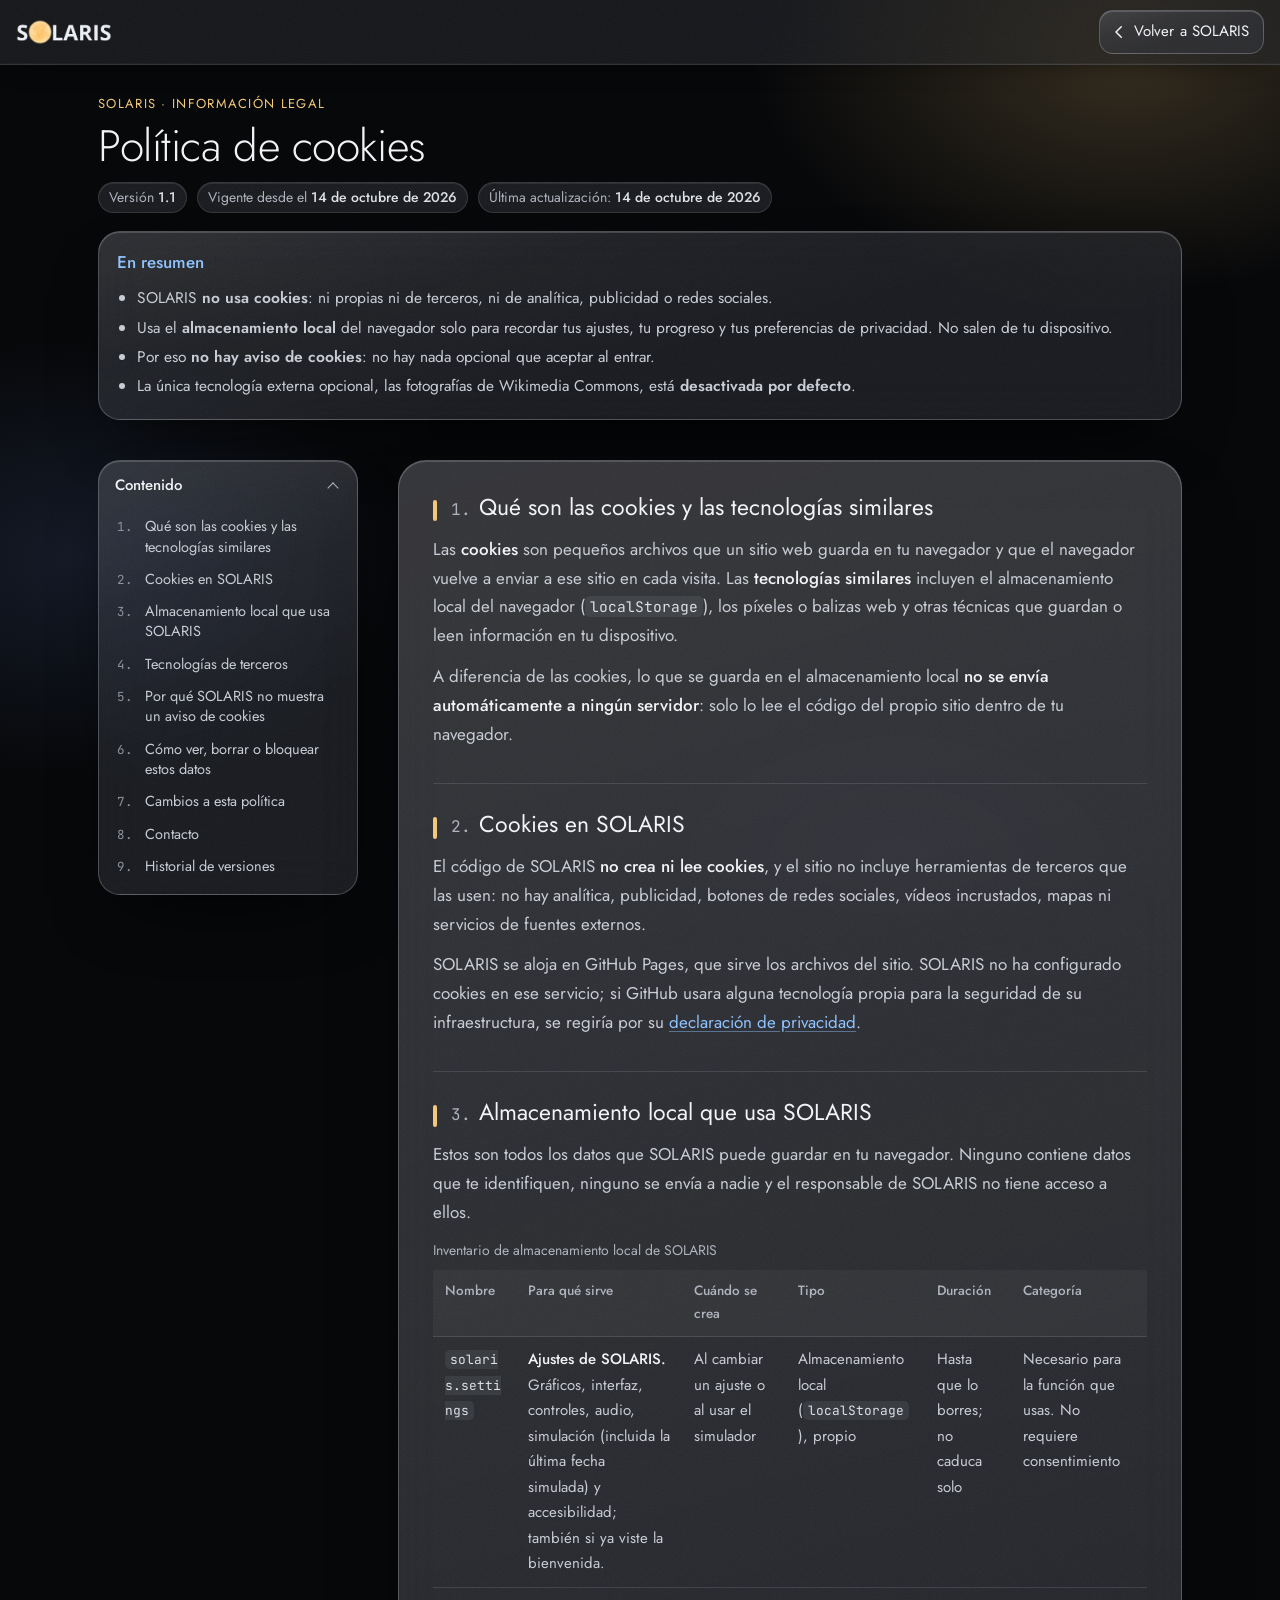
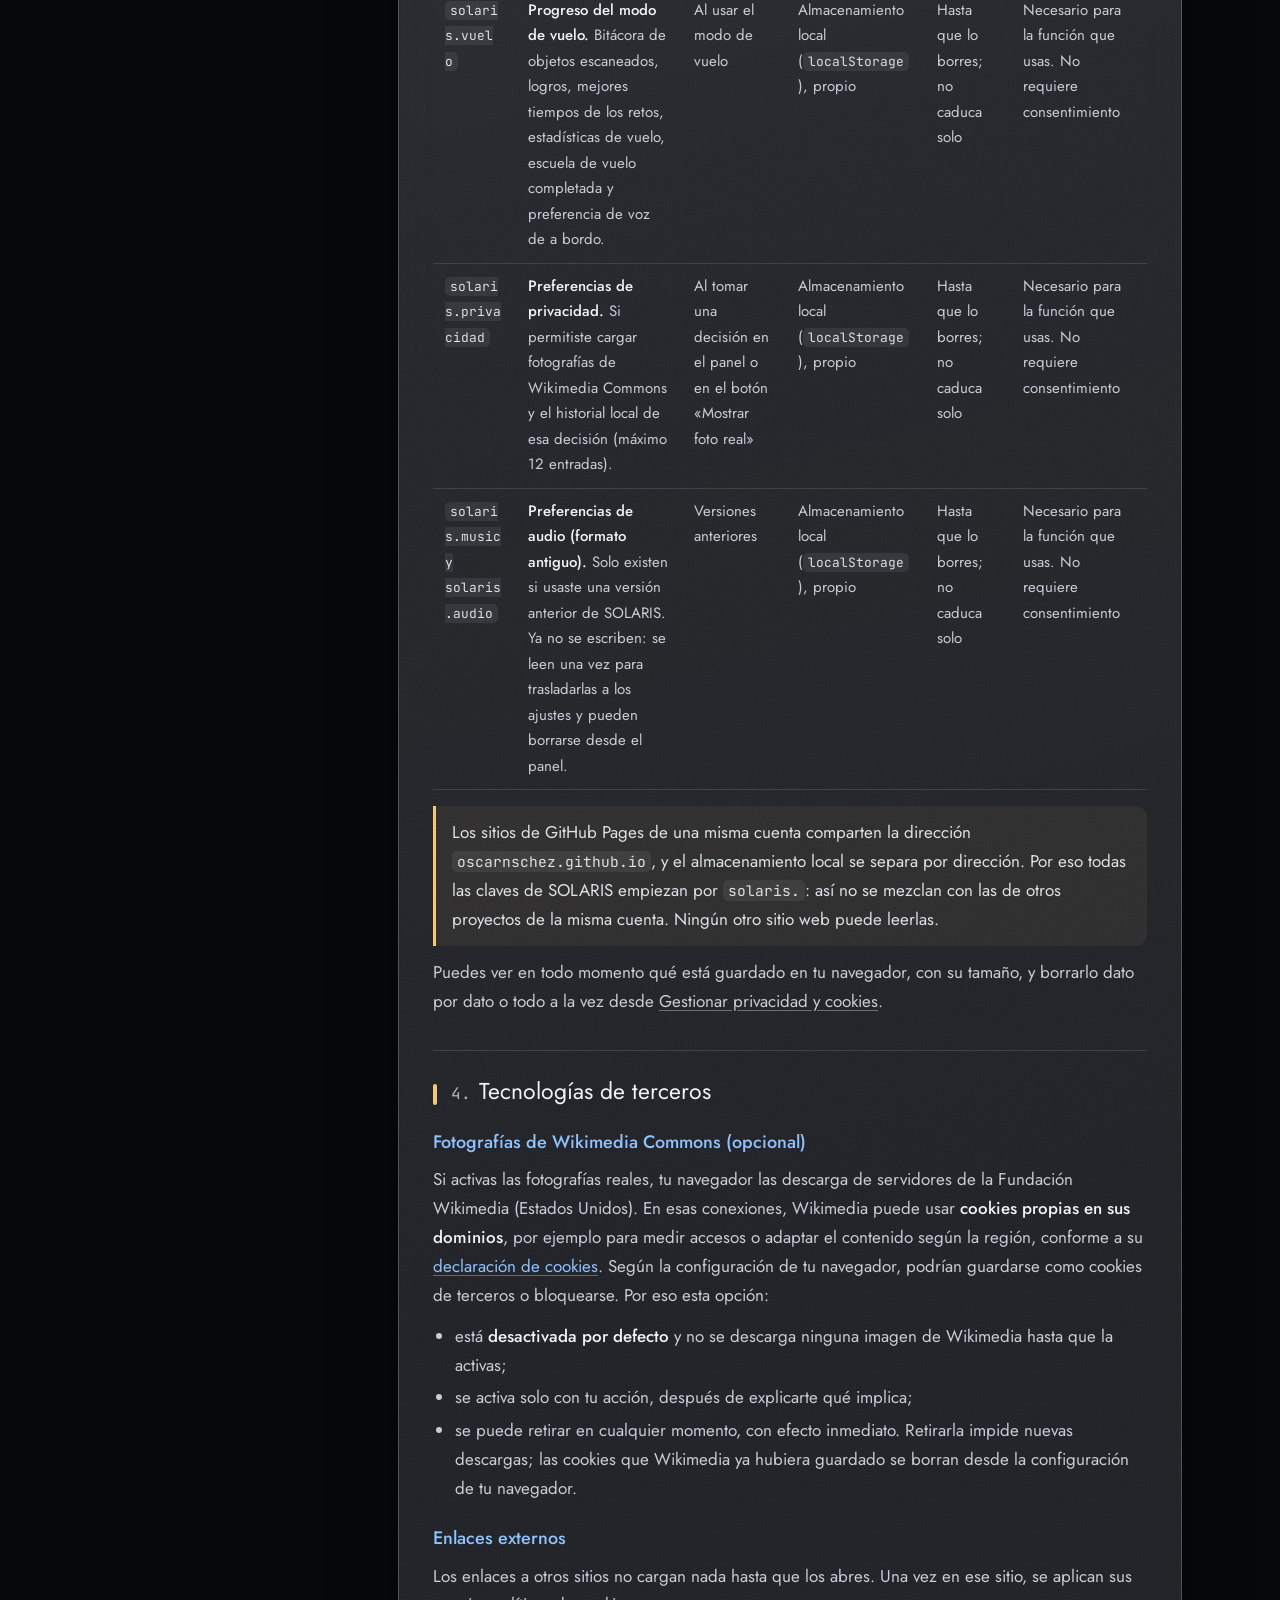
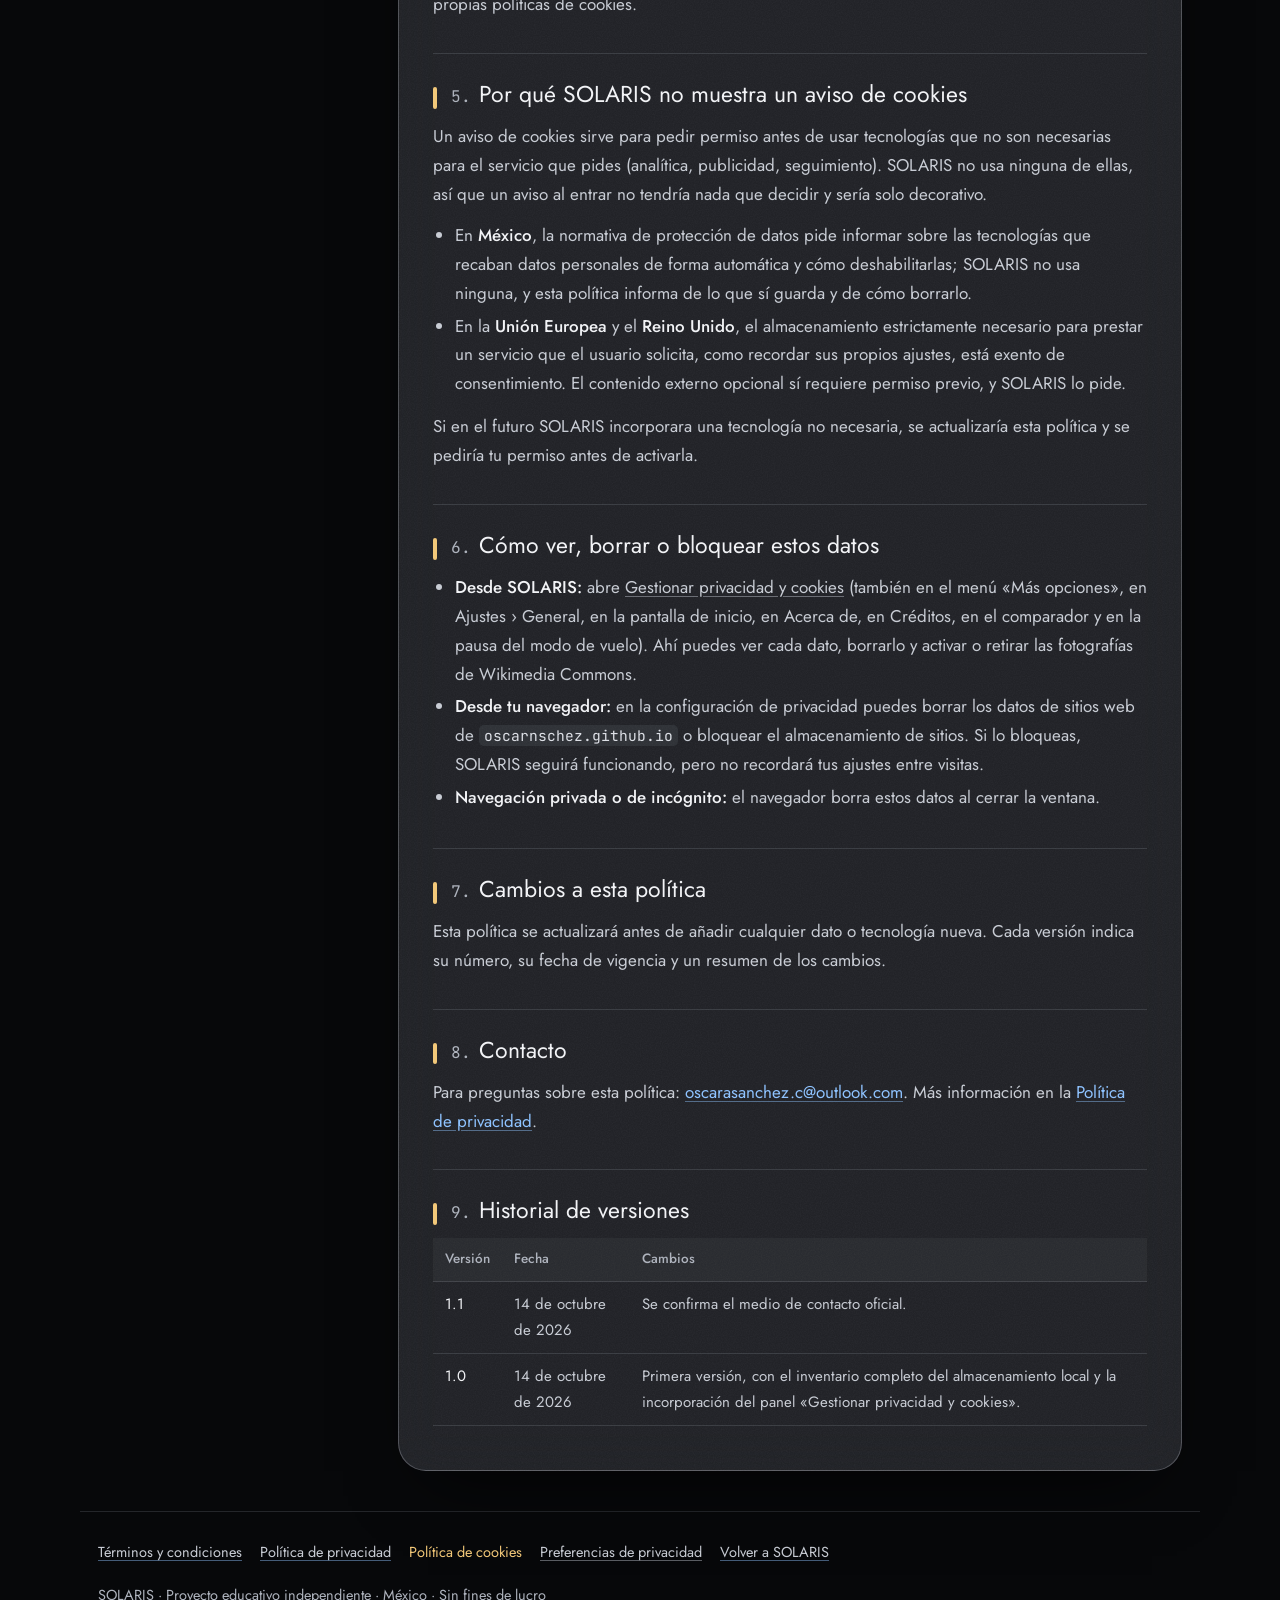
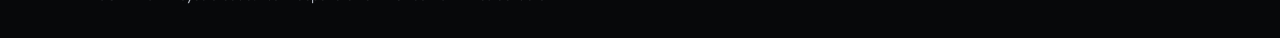
==== commit dab5d244: "Glassmorphism, parte 3: portada, créditos, modo de vuelo y páginas legales - Portada: el bloque de b" ====
--- a/politica-de-cookies/index.html
+++ b/politica-de-cookies/index.html
@@ -11,9 +11,9 @@
 <link rel="apple-touch-icon" sizes="180x180" href="../assets/images/apple-touch-icon.png">
 <link rel="preload" href="../assets/fonts/jost-latin-400-normal.woff2" as="font" type="font/woff2" crossorigin>
 <link rel="stylesheet" href="../css/fonts.css?v=450f18c3e4">
-<link rel="stylesheet" href="../css/legal.css?v=e6ff078f22">
-<link rel="stylesheet" href="../css/privacidad.css?v=7545cd942b">
-<script src="../js/privacidad.js?v=8b0f31b6d0" defer></script>
+<link rel="stylesheet" href="../css/legal.css?v=7a8dc9c50e">
+<link rel="stylesheet" href="../css/privacidad.css?v=9bf25ff68c">
+<script src="../js/privacidad.js?v=fbf56a99b3" defer></script>
 </head>
 <body>
 <a class="skip" href="#contenido">Saltar al contenido</a>
--- a/css/legal.css
+++ b/css/legal.css
@@ -119,3 +119,39 @@
   .lg-doc p, .lg-doc li, .lg-doc b, .lg-hero h1, .lg-doc h2, .lg-doc h3, dl.lg-facts dd, .lg-table td { color: #000 !important; }
   a { color: #000; }
 }
+/* ===== Glassmorphism: misma lámina de vidrio grafito que el simulador, sobre luz ambiental suave (solo en pantalla) ===== */
+@media screen {
+  :root {
+    --line: rgba(214, 220, 232, .14); --line-2: rgba(214, 220, 232, .26);
+    --text: #f2f3f6; --text-2: #dde0e6; --text-3: #c8ccd4; --muted: #aeb3bd; --dim: #8d939e;
+    --g-grain: url("data:image/svg+xml,%3Csvg xmlns='http://www.w3.org/2000/svg' width='160' height='160'%3E%3Cfilter id='n'%3E%3CfeTurbulence type='fractalNoise' baseFrequency='.85' numOctaves='2' stitchTiles='stitch'/%3E%3CfeColorMatrix values='0 0 0 0 1 0 0 0 0 1 0 0 0 0 1 0 0 0 .55 0'/%3E%3C/filter%3E%3Crect width='100%25' height='100%25' filter='url(%23n)' opacity='.09'/%3E%3C/svg%3E");
+    --g-sheen: linear-gradient(165deg, rgba(255, 255, 255, .09) 0%, rgba(255, 255, 255, .025) 32%, rgba(255, 255, 255, 0) 58%);
+    --g-bg: rgba(46, 48, 55, .42); --g-bg-2: rgba(40, 42, 48, .7);
+    --g-shadow: inset 0 1px 0 rgba(255, 255, 255, .16), 0 30px 70px -30px rgba(0, 0, 0, .85);
+    --g-filter: blur(24px) saturate(1.5);
+    --g-tile: linear-gradient(180deg, rgba(255, 255, 255, .06), rgba(255, 255, 255, .02));
+  }
+  body { background-color: #07080a;
+    background-image: radial-gradient(42% 38% at 88% 6%, rgba(242, 200, 121, .2), transparent 70%), radial-gradient(36% 34% at 6% 62%, rgba(120, 160, 255, .12), transparent 72%), radial-gradient(30% 26% at 70% 96%, rgba(190, 140, 255, .08), transparent 72%); }
+  code { background: rgba(214, 220, 232, .08); }
+  .lg-top { background: var(--g-grain), rgba(30, 32, 37, .55); border-bottom-color: var(--line); box-shadow: inset 0 -1px 0 rgba(255, 255, 255, .03), 0 12px 30px -20px rgba(0, 0, 0, .8); backdrop-filter: var(--g-filter); -webkit-backdrop-filter: var(--g-filter); }
+  .lg-back { border-radius: 14px; background: var(--g-grain), var(--g-sheen), var(--g-bg); box-shadow: var(--g-shadow); backdrop-filter: var(--g-filter); -webkit-backdrop-filter: var(--g-filter); }
+  .lg-meta li { background: var(--g-grain), var(--g-bg); border-color: var(--line); box-shadow: inset 0 1px 0 rgba(255, 255, 255, .08); backdrop-filter: blur(12px); -webkit-backdrop-filter: blur(12px); }
+  .lg-summary, .lg-toc { border-radius: 22px; border-color: var(--line-2); background: var(--g-grain), var(--g-sheen), var(--g-bg); box-shadow: var(--g-shadow); backdrop-filter: var(--g-filter); -webkit-backdrop-filter: var(--g-filter); }
+  .lg-toc a { border-radius: 10px; }
+  .lg-toc a:hover, .lg-toc a[aria-current="true"] { color: #fff; background: linear-gradient(180deg, rgba(255, 255, 255, .14), rgba(255, 255, 255, .05)); box-shadow: inset 0 1px 0 rgba(255, 255, 255, .18); }
+  .lg-draft { border-radius: 18px; backdrop-filter: blur(12px); -webkit-backdrop-filter: blur(12px); }
+  .lg-doc { padding: 6px 34px; border-radius: 28px; border: 1px solid var(--line-2); background: var(--g-grain), var(--g-sheen), var(--g-bg-2); box-shadow: var(--g-shadow); backdrop-filter: var(--g-filter); -webkit-backdrop-filter: var(--g-filter); }
+  .lg-doc > section:first-child { padding-top: 26px; }
+  dl.lg-facts { border-radius: 16px; background: var(--g-tile); }
+  dl.lg-facts dt { background: rgba(255, 255, 255, .03); }
+  .lg-table thead th { background: rgba(255, 255, 255, .04); }
+  .lg-btn { border-radius: 14px; background: linear-gradient(180deg, #f8daa0, #ecbd66); border-color: transparent; color: #17130a; font-weight: 500; box-shadow: inset 0 1px 0 rgba(255, 255, 255, .55), 0 10px 26px -10px rgba(242, 200, 121, .55); }
+  .lg-btn:hover { background: linear-gradient(180deg, #fbe0aa, #efc270); }
+  .lg-link { text-decoration-color: rgba(214, 220, 232, .4); }
+  @media (max-width: 640px) {
+    .lg-doc { padding: 4px 18px; border-radius: 22px; }
+    .lg-table tr { border-radius: 14px; background: var(--g-tile); }
+  }
+  @media (prefers-reduced-transparency: reduce) { .lg-doc, .lg-summary, .lg-toc, .lg-top { background: rgb(34, 35, 40); } }
+}
--- a/css/privacidad.css
+++ b/css/privacidad.css
@@ -1,23 +1,30 @@
 /* SOLARIS · Panel «Gestionar privacidad y cookies» (simulador y páginas legales) */
 .pv-wrap {
-  --pv-text: #e7ebf3; --pv-2: #c3cad8; --pv-muted: #94a0b6; --pv-line: rgba(160, 190, 235, .14); --pv-line-2: rgba(160, 190, 235, .28);
+  --pv-text: #f2f3f6; --pv-2: #c8ccd4; --pv-muted: #aeb3bd; --pv-line: rgba(214, 220, 232, .14); --pv-line-2: rgba(214, 220, 232, .26);
+  /* mismo vidrio grafito que el simulador (este archivo también se usa en las páginas legales, sin solaris.css) */
+  --pv-grain: url("data:image/svg+xml,%3Csvg xmlns='http://www.w3.org/2000/svg' width='160' height='160'%3E%3Cfilter id='n'%3E%3CfeTurbulence type='fractalNoise' baseFrequency='.85' numOctaves='2' stitchTiles='stitch'/%3E%3CfeColorMatrix values='0 0 0 0 1 0 0 0 0 1 0 0 0 0 1 0 0 0 .55 0'/%3E%3C/filter%3E%3Crect width='100%25' height='100%25' filter='url(%23n)' opacity='.09'/%3E%3C/svg%3E");
+  --pv-sheen: linear-gradient(165deg, rgba(255, 255, 255, .09) 0%, rgba(255, 255, 255, .025) 32%, rgba(255, 255, 255, 0) 58%);
+  --pv-tile: linear-gradient(180deg, rgba(255, 255, 255, .06), rgba(255, 255, 255, .02));
   --pv-sun: #f2c879; --pv-ice: #8fc3ff; --pv-red: #ff8f7a;
   position: fixed; inset: 0; z-index: 400; display: grid; place-items: center; padding: max(12px, env(safe-area-inset-top, 0px)) 12px max(12px, env(safe-area-inset-bottom, 0px));
-  background: rgba(2, 4, 10, .66); backdrop-filter: blur(6px); -webkit-backdrop-filter: blur(6px);
+  background: rgba(15, 16, 20, .45); backdrop-filter: blur(10px) saturate(1.15); -webkit-backdrop-filter: blur(10px) saturate(1.15);
   font-family: "Jost", "Futura", "Century Gothic", "Avenir Next", system-ui, sans-serif; color: var(--pv-text); font-size: 15px; line-height: 1.5;
   opacity: 0; transition: opacity .25s ease;
 }
 .pv-wrap[hidden] { display: none; }
 .pv-wrap.open { opacity: 1; }
 html.pv-lock, html.pv-lock body { overflow: hidden; }
-.pv-card { width: min(680px, 100%); max-height: min(92vh, 900px); max-height: min(92dvh, 900px); display: flex; flex-direction: column; border-radius: 18px; overflow: hidden;
-  background: rgba(10, 15, 27, .94); border: 1px solid var(--pv-line-2); box-shadow: 0 30px 90px rgba(0, 0, 0, .55); transform: translateY(8px); transition: transform .25s ease; }
+.pv-card { width: min(680px, 100%); max-height: min(92vh, 900px); max-height: min(92dvh, 900px); display: flex; flex-direction: column; border-radius: 26px; overflow: hidden;
+  background: var(--pv-grain), var(--pv-sheen), rgba(40, 42, 48, .82); border: 1px solid var(--pv-line-2);
+  box-shadow: inset 0 1px 0 rgba(255, 255, 255, .16), 0 44px 110px -34px rgba(0, 0, 0, .9); backdrop-filter: blur(28px) saturate(1.6); -webkit-backdrop-filter: blur(28px) saturate(1.6);
+  transform: translateY(8px); transition: transform .25s ease; }
+@media (prefers-reduced-transparency: reduce) { .pv-card { background: rgb(34, 35, 40); } }
 .pv-wrap.open .pv-card { transform: none; }
 .pv-head { display: flex; align-items: flex-start; justify-content: space-between; gap: 12px; padding: 18px 20px 12px; border-bottom: 1px solid var(--pv-line); }
 .pv-kicker { display: block; font-size: 11.5px; letter-spacing: .08em; text-transform: uppercase; color: var(--pv-sun); }
 .pv-head h2 { margin: 2px 0 0; font-size: 21px; font-weight: 400; line-height: 1.25; }
 .pv-x { flex: none; width: 40px; height: 40px; border-radius: 10px; font-size: 24px; line-height: 1; color: var(--pv-muted); background: none; border: 0; cursor: pointer; }
-.pv-x:hover { color: var(--pv-text); background: rgba(160, 190, 235, .09); }
+.pv-x:hover { color: var(--pv-text); background: rgba(214, 220, 232, .09); }
 .pv-body { overflow-y: auto; overscroll-behavior: contain; padding: 14px 20px 6px; -webkit-overflow-scrolling: touch; }
 .pv-body:focus { outline: none; }
 .pv-lead { margin: 0 0 14px; color: var(--pv-2); }
@@ -28,21 +35,21 @@
 .pv-body a, .pv-docs a { color: var(--pv-ice); text-underline-offset: 2px; }
 .pv-body a:hover, .pv-docs a:hover { color: var(--pv-sun); }
 .pv-store { list-style: none; margin: 0 0 12px; padding: 0; display: grid; gap: 8px; }
-.pv-store li { display: flex; gap: 10px; align-items: flex-start; justify-content: space-between; padding: 10px 12px; border-radius: 12px; border: 1px solid var(--pv-line); background: rgba(6, 10, 20, .45); }
+.pv-store li { display: flex; gap: 10px; align-items: flex-start; justify-content: space-between; padding: 11px 14px; border-radius: 16px; border: 1px solid var(--pv-line); background: var(--pv-tile); box-shadow: inset 0 1px 0 rgba(255, 255, 255, .07); }
 .pv-store li > div { min-width: 0; }
 .pv-store code { font-family: "JetBrains Mono", ui-monospace, Menlo, monospace; font-size: 11.5px; color: var(--pv-muted); overflow-wrap: anywhere; }
 .pv-store p { margin: 3px 0 2px; font-size: 13.5px; color: var(--pv-2); line-height: 1.45; }
 .pv-store small { font-size: 12px; color: var(--pv-muted); }
-.pv-btn { font: inherit; cursor: pointer; border-radius: 10px; padding: 9px 14px; font-size: 14px; color: var(--pv-text); background: rgba(160, 190, 235, .08); border: 1px solid var(--pv-line-2); min-height: 40px; }
+.pv-btn { font: inherit; cursor: pointer; border-radius: 12px; padding: 9px 14px; font-size: 14px; color: var(--pv-text); background: linear-gradient(180deg, rgba(255, 255, 255, .08), rgba(255, 255, 255, .03)); border: 1px solid var(--pv-line-2); box-shadow: inset 0 1px 0 rgba(255, 255, 255, .1); min-height: 40px; }
 .pv-btn:hover { border-color: rgba(242, 200, 121, .5); color: var(--pv-sun); }
 .pv-mini { flex: none; padding: 6px 12px; min-height: 34px; font-size: 13px; }
 .pv-danger { color: #ffd0c7; border-color: rgba(255, 143, 122, .35); }
 .pv-danger:hover, .pv-mini:hover { color: var(--pv-red); border-color: rgba(255, 143, 122, .6); }
 [data-armed="1"] { color: #10131a !important; background: var(--pv-red) !important; border-color: var(--pv-red) !important; }
-.pv-opt { padding: 12px; border-radius: 12px; border: 1px solid var(--pv-line); background: rgba(6, 10, 20, .45); }
+.pv-opt { padding: 14px; border-radius: 16px; border: 1px solid var(--pv-line); background: var(--pv-tile); box-shadow: inset 0 1px 0 rgba(255, 255, 255, .07); }
 .pv-sw { display: flex; align-items: center; gap: 12px; cursor: pointer; }
 .pv-sw input { position: absolute; opacity: 0; width: 1px; height: 1px; }
-.pv-track { flex: none; position: relative; width: 44px; height: 26px; border-radius: 13px; background: rgba(160, 190, 235, .18); border: 1px solid var(--pv-line-2); transition: background .2s; }
+.pv-track { flex: none; position: relative; width: 44px; height: 26px; border-radius: 13px; background: rgba(214, 220, 232, .18); border: 1px solid var(--pv-line-2); transition: background .2s; }
 .pv-track::after { content: ''; position: absolute; top: 3px; left: 3px; width: 18px; height: 18px; border-radius: 50%; background: #c3cad8; transition: transform .2s, background .2s; }
 .pv-sw input:checked + .pv-track { background: rgba(242, 200, 121, .35); border-color: rgba(242, 200, 121, .6); }
 .pv-sw input:checked + .pv-track::after { transform: translateX(18px); background: var(--pv-sun); }
@@ -57,16 +64,24 @@
 .pv-hist small { display: block; color: var(--pv-muted); font-size: 12px; }
 .pv-hist .pv-empty { color: var(--pv-muted); }
 .pv-msg { margin: 6px 0 10px; min-height: 1.2em; font-size: 13.5px; color: var(--pv-sun); }
-.pv-foot { display: flex; flex-wrap: wrap; align-items: center; justify-content: space-between; gap: 10px; padding: 12px 20px; border-top: 1px solid var(--pv-line); background: rgba(6, 10, 20, .5); }
+.pv-foot { display: flex; flex-wrap: wrap; align-items: center; justify-content: space-between; gap: 10px; padding: 12px 20px; border-top: 1px solid var(--pv-line); background: rgba(255, 255, 255, .025); }
 .pv-docs { display: flex; flex-wrap: wrap; gap: 4px 14px; font-size: 13px; }
-.pv-ok { background: rgba(242, 200, 121, .14); border-color: rgba(242, 200, 121, .45); color: var(--pv-sun); min-width: 96px; }
+.pv-ok { background: linear-gradient(180deg, #f8daa0, #ecbd66); border-color: transparent; color: #17130a; font-weight: 500; min-width: 96px; box-shadow: inset 0 1px 0 rgba(255, 255, 255, .55), 0 10px 26px -10px rgba(242, 200, 121, .55); }
+.pv-ok:hover { color: #17130a; border-color: transparent; filter: brightness(1.04); }
 .pv-wrap :focus-visible { outline: 2px solid var(--pv-ice); outline-offset: 2px; }
 @media (max-width: 560px) {
   .pv-wrap { padding: 0; place-items: end stretch; }
-  .pv-card { width: 100%; max-height: 94vh; max-height: 94dvh; border-radius: 18px 18px 0 0; }
+  .pv-card { width: 100%; max-height: 94vh; max-height: 94dvh; border-radius: 26px 26px 0 0; }
   .pv-head, .pv-body, .pv-foot { padding-left: 16px; padding-right: 16px; }
   .pv-foot { padding-bottom: calc(12px + env(safe-area-inset-bottom, 0px)); }
   .pv-store li { flex-direction: column; }
   .pv-ok { flex: 1 1 100%; }
 }
 @media (prefers-reduced-motion: reduce) { .pv-wrap, .pv-card { transition: none; } }
+/* botón de cierre e interruptor con el mismo acabado de vidrio que el simulador */
+.pv-x { width: 38px; height: 38px; border-radius: 50%; font-size: 22px; color: var(--pv-2); background: rgba(15, 16, 20, .32); border: 1px solid var(--pv-line); box-shadow: inset 0 1px 0 rgba(255, 255, 255, .1); }
+.pv-x:hover { color: #fff; background: rgba(214, 220, 232, .14); }
+.pv-track { background: rgba(15, 16, 20, .4); border-color: var(--pv-line-2); box-shadow: inset 0 2px 4px rgba(0, 0, 0, .35); }
+.pv-track::after { background: linear-gradient(180deg, #ffffff, #d9dce3); box-shadow: 0 2px 5px rgba(0, 0, 0, .45); }
+.pv-sw input:checked + .pv-track { background: linear-gradient(180deg, rgba(242, 200, 121, .75), rgba(226, 172, 84, .65)); border-color: rgba(242, 200, 121, .6); box-shadow: 0 0 14px -4px rgba(242, 200, 121, .55); }
+.pv-sw input:checked + .pv-track::after { background: linear-gradient(180deg, #ffffff, #f3ead8); }
